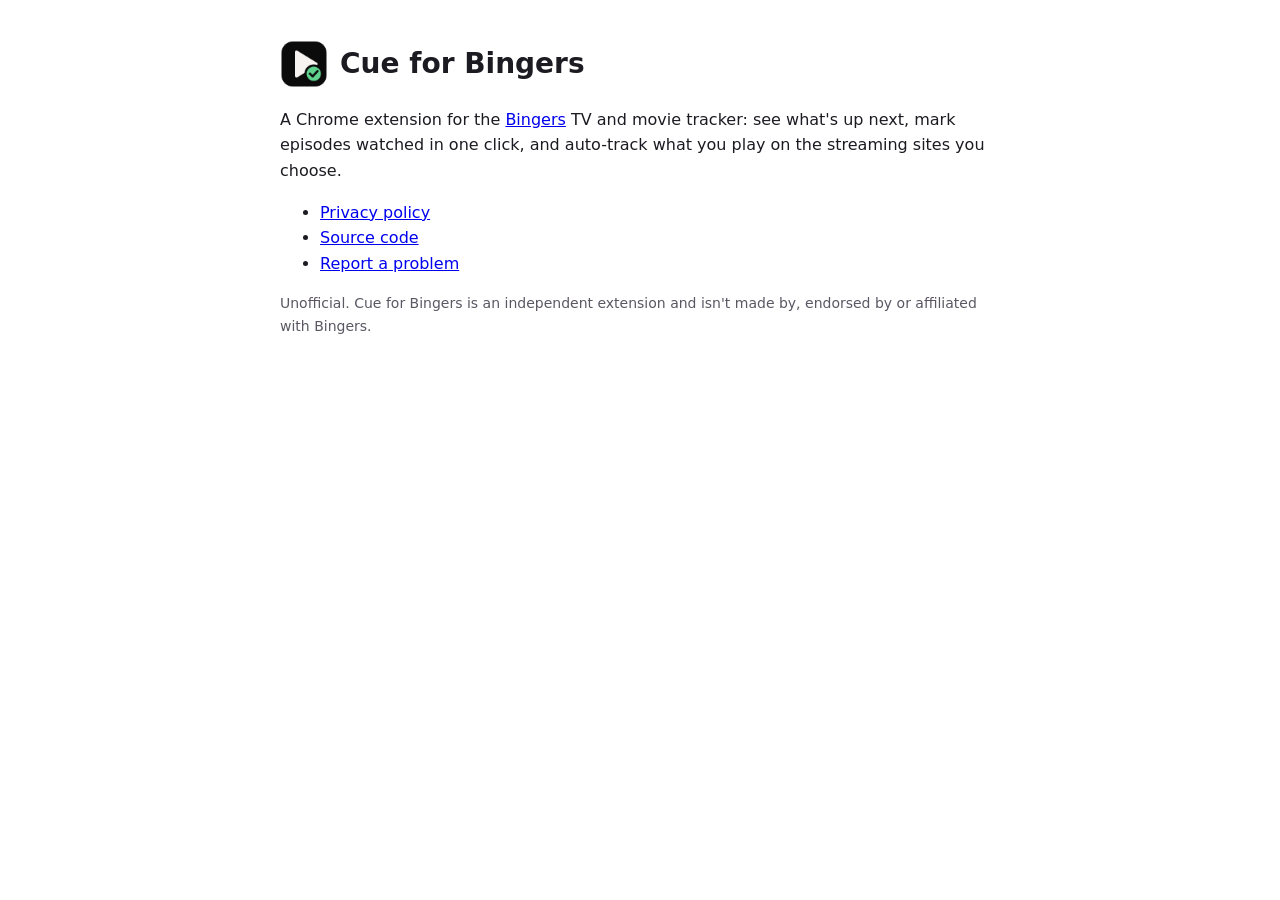
==== hosting/index.html @ 9d05d5ef "Host hosting/ on GitHub Pages (no custom domain) Point OAUTH_CLIENT_ID, client-metadata.json and the" ====
<!doctype html>
<html lang="en">
<head>
<meta charset="utf-8" />
<meta name="viewport" content="width=device-width, initial-scale=1" />
<title>Cue for Bingers</title>
<link rel="icon" href="icon128.png" />
<style>
  body { font: 16px/1.6 system-ui, -apple-system, "Segoe UI", Roboto, sans-serif; max-width: 720px; margin: 40px auto; padding: 0 20px; color: #1d1b22; }
  h1 { font-size: 28px; display: flex; align-items: center; gap: 12px; }
  h1 img { width: 48px; height: 48px; border-radius: 10px; }
  .note { color: #5b5763; font-size: 14px; }
</style>
</head>
<body>
<h1><img src="icon128.png" alt="" />Cue for Bingers</h1>
<p>A Chrome extension for the <a href="https://bingers.app">Bingers</a> TV and movie tracker: see what's up next, mark episodes watched in one click, and auto-track what you play on the streaming sites you choose.</p>
<ul>
  <li><a href="privacy.html">Privacy policy</a></li>
  <li><a href="https://github.com/S3OD177/cue-for-bingers">Source code</a></li>
  <li><a href="https://github.com/S3OD177/cue-for-bingers/issues">Report a problem</a></li>
</ul>
<p class="note">Unofficial. Cue for Bingers is an independent extension and isn't made by, endorsed by or affiliated with Bingers.</p>
</body>
</html>
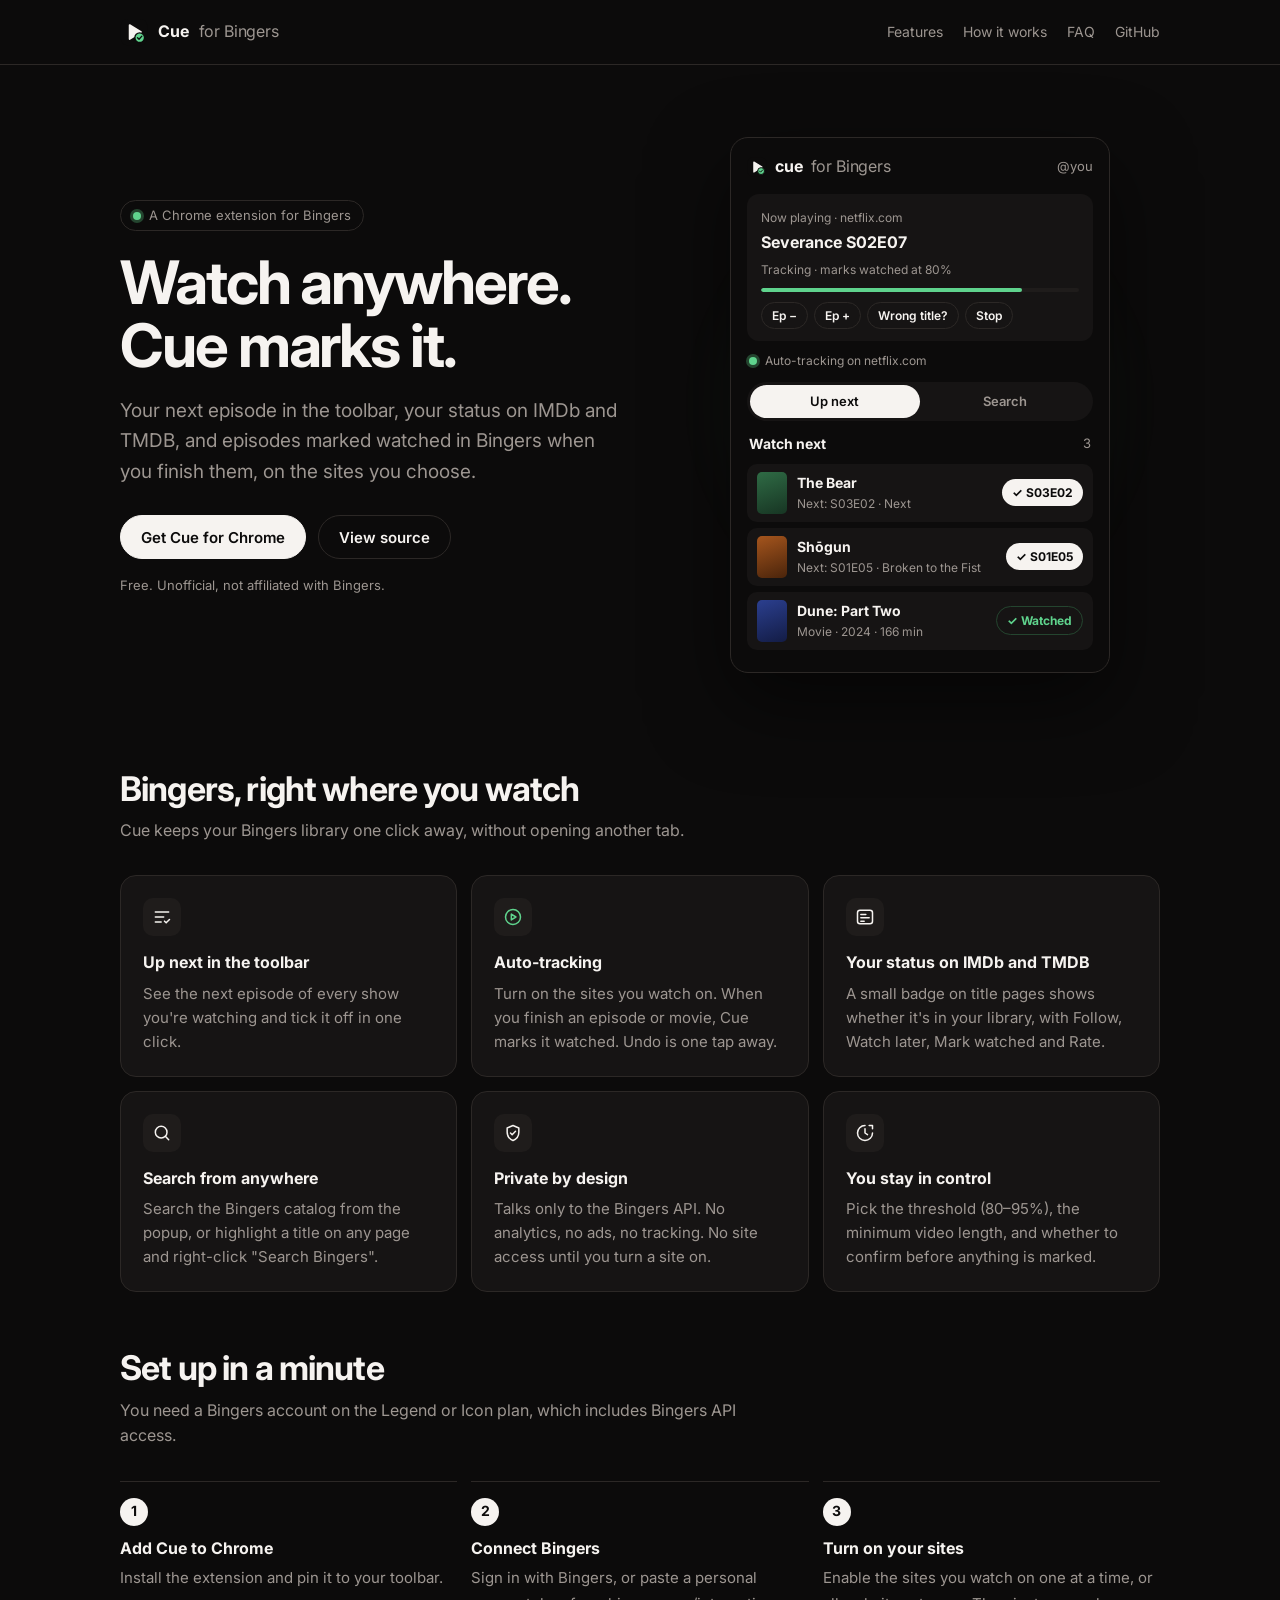
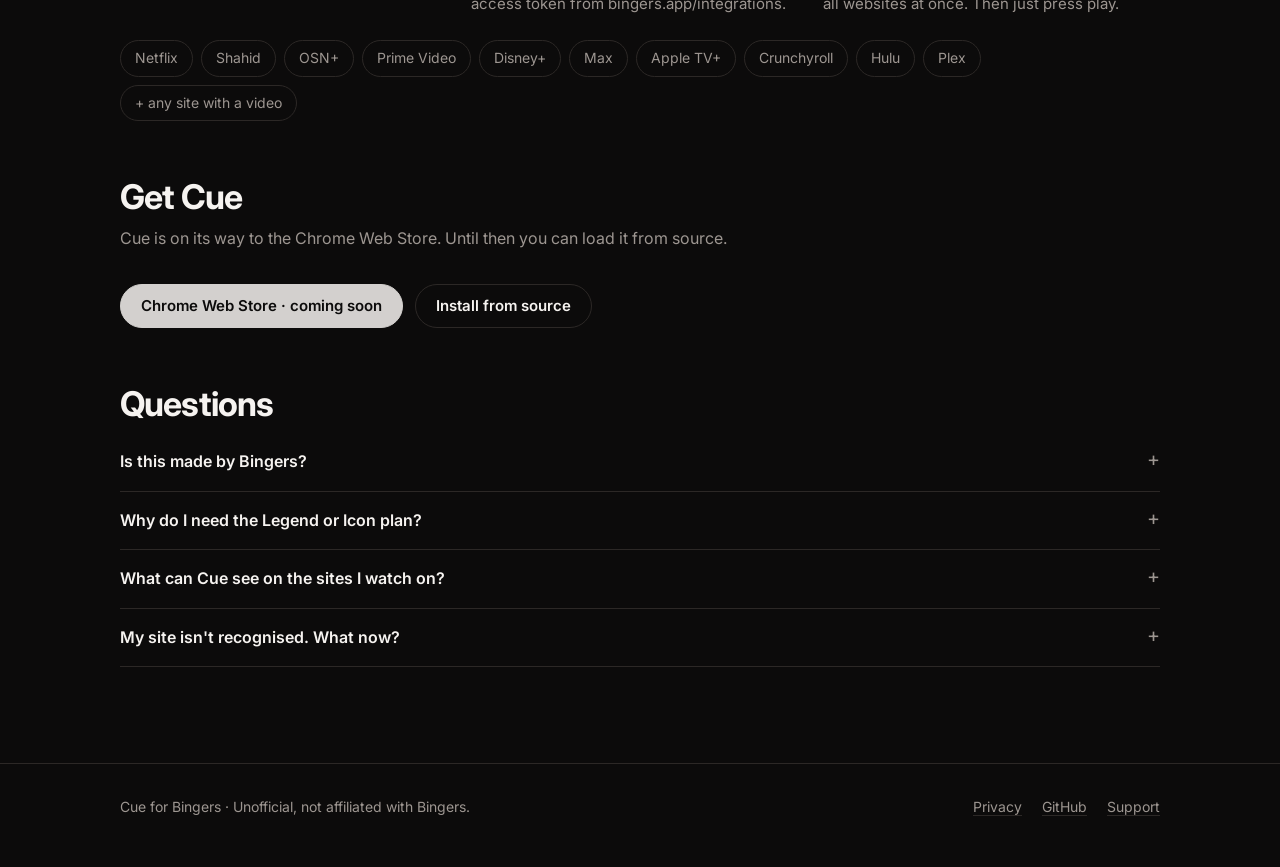
==== commit 5116a67e: "Website: branded landing page and matching privacy page Dark Bingers-style landing page with a live " ====
--- a/hosting/index.html
+++ b/hosting/index.html
@@ -4,22 +4,158 @@
 <meta charset="utf-8" />
 <meta name="viewport" content="width=device-width, initial-scale=1" />
 <title>Cue for Bingers</title>
-<link rel="icon" href="icon128.png" />
-<style>
-  body { font: 16px/1.6 system-ui, -apple-system, "Segoe UI", Roboto, sans-serif; max-width: 720px; margin: 40px auto; padding: 0 20px; color: #1d1b22; }
-  h1 { font-size: 28px; display: flex; align-items: center; gap: 12px; }
-  h1 img { width: 48px; height: 48px; border-radius: 10px; }
-  .note { color: #5b5763; font-size: 14px; }
-</style>
+<meta name="description" content="An unofficial Chrome extension for the Bingers TV and movie tracker: your next episode in the toolbar, your status on IMDb and TMDB, and auto-tracking on the sites you watch on." />
+<meta name="theme-color" content="#0c0b0b" />
+<meta property="og:title" content="Cue for Bingers" />
+<meta property="og:description" content="Watch anywhere. Cue marks it in Bingers." />
+<meta property="og:image" content="https://s3od177.github.io/cue-for-bingers/icon128.png" />
+<link rel="icon" href="logo.svg" type="image/svg+xml" />
+<link rel="icon" href="icon128.png" type="image/png" />
+<link rel="preconnect" href="https://fonts.googleapis.com" />
+<link rel="preconnect" href="https://fonts.gstatic.com" crossorigin />
+<link rel="stylesheet" href="https://fonts.googleapis.com/css2?family=Inter:wght@400;600;700;800&display=swap" />
+<link rel="stylesheet" href="site.css" />
 </head>
 <body>
-<h1><img src="icon128.png" alt="" />Cue for Bingers</h1>
-<p>A Chrome extension for the <a href="https://bingers.app">Bingers</a> TV and movie tracker: see what's up next, mark episodes watched in one click, and auto-track what you play on the streaming sites you choose.</p>
-<ul>
-  <li><a href="privacy.html">Privacy policy</a></li>
-  <li><a href="https://github.com/S3OD177/cue-for-bingers">Source code</a></li>
-  <li><a href="https://github.com/S3OD177/cue-for-bingers/issues">Report a problem</a></li>
-</ul>
-<p class="note">Unofficial. Cue for Bingers is an independent extension and isn't made by, endorsed by or affiliated with Bingers.</p>
+
+<header class="top">
+  <div class="wrap">
+    <a class="brand" href="./"><img src="logo.svg" alt="" />Cue <span class="for">for Bingers</span></a>
+    <nav class="nav" aria-label="Main">
+      <a href="#features">Features</a>
+      <a href="#how">How it works</a>
+      <a href="#faq">FAQ</a>
+      <a href="https://github.com/S3OD177/cue-for-bingers">GitHub</a>
+    </nav>
+  </div>
+</header>
+
+<main class="wrap">
+  <div class="hero">
+    <div>
+      <span class="eyebrow"><span class="dot"></span>A Chrome extension for Bingers</span>
+      <h1>Watch anywhere.<br />Cue marks it.</h1>
+      <p class="lede">Your next episode in the toolbar, your status on IMDb and TMDB, and episodes marked watched in Bingers when you finish them, on the sites you choose.</p>
+      <div class="ctas">
+        <a class="btn primary" href="#install">Get Cue for Chrome</a>
+        <a class="btn" href="https://github.com/S3OD177/cue-for-bingers">View source</a>
+      </div>
+      <p class="fine">Free. Unofficial, not affiliated with Bingers.</p>
+    </div>
+
+    <div class="stage" aria-hidden="true">
+      <div class="pop">
+        <div class="pop-head">
+          <span class="brand"><img src="logo.svg" alt="" />cue <span class="for">for Bingers</span></span>
+          <span class="who">@you</span>
+        </div>
+        <div class="now">
+          <small>Now playing · netflix.com</small>
+          <strong>Severance S02E07</strong>
+          <small>Tracking · marks watched at 80%</small>
+          <div class="bar"><i></i></div>
+          <div class="chips"><span class="chip">Ep −</span><span class="chip">Ep +</span><span class="chip">Wrong title?</span><span class="chip">Stop</span></div>
+        </div>
+        <div class="status"><span class="dot"></span>Auto-tracking on netflix.com</div>
+        <div class="tabs"><span class="on">Up next</span><span>Search</span></div>
+        <div class="list-h">Watch next <span>3</span></div>
+        <div class="row"><i class="poster" style="background:linear-gradient(160deg,#2f6b45,#173523)"></i><div class="meta"><b>The Bear</b><em>Next: S03E02 · Next</em></div><span class="tick">✓ S03E02</span></div>
+        <div class="row"><i class="poster" style="background:linear-gradient(160deg,#a5551d,#4a240b)"></i><div class="meta"><b>Shōgun</b><em>Next: S01E05 · Broken to the Fist</em></div><span class="tick">✓ S01E05</span></div>
+        <div class="row"><i class="poster" style="background:linear-gradient(160deg,#2b3f8f,#131c45)"></i><div class="meta"><b>Dune: Part Two</b><em>Movie · 2024 · 166 min</em></div><span class="tick done">✓ Watched</span></div>
+      </div>
+    </div>
+  </div>
+
+  <section id="features">
+    <h2>Bingers, right where you watch</h2>
+    <p class="sub">Cue keeps your Bingers library one click away, without opening another tab.</p>
+    <div class="grid">
+      <div class="card">
+        <div class="icon"><svg viewBox="0 0 24 24"><path d="M4 6h16M4 12h10M4 18h7"/><path d="m15 17 2 2 4-4"/></svg></div>
+        <h3>Up next in the toolbar</h3>
+        <p>See the next episode of every show you're watching and tick it off in one click.</p>
+      </div>
+      <div class="card">
+        <div class="icon ok"><svg viewBox="0 0 24 24"><circle cx="12" cy="12" r="9"/><path d="M10 8.5v7l5.5-3.5z"/></svg></div>
+        <h3>Auto-tracking</h3>
+        <p>Turn on the sites you watch on. When you finish an episode or movie, Cue marks it watched. Undo is one tap away.</p>
+      </div>
+      <div class="card">
+        <div class="icon"><svg viewBox="0 0 24 24"><rect x="3" y="4" width="18" height="16" rx="3"/><path d="M7 9h6M7 13h10M7 17h4"/></svg></div>
+        <h3>Your status on IMDb and TMDB</h3>
+        <p>A small badge on title pages shows whether it's in your library, with Follow, Watch later, Mark watched and Rate.</p>
+      </div>
+      <div class="card">
+        <div class="icon"><svg viewBox="0 0 24 24"><circle cx="11" cy="11" r="7"/><path d="m20 20-4-4"/></svg></div>
+        <h3>Search from anywhere</h3>
+        <p>Search the Bingers catalog from the popup, or highlight a title on any page and right-click "Search Bingers".</p>
+      </div>
+      <div class="card">
+        <div class="icon"><svg viewBox="0 0 24 24"><path d="M12 3 5 6v5c0 4.5 3 8.2 7 10 4-1.8 7-5.5 7-10V6z"/><path d="m9 12 2 2 4-4"/></svg></div>
+        <h3>Private by design</h3>
+        <p>Talks only to the Bingers API. No analytics, no ads, no tracking. No site access until you turn a site on.</p>
+      </div>
+      <div class="card">
+        <div class="icon"><svg viewBox="0 0 24 24"><path d="M12 3a9 9 0 1 0 9 9"/><path d="M12 7v5l3 2"/><path d="M17 3h4v4"/></svg></div>
+        <h3>You stay in control</h3>
+        <p>Pick the threshold (80–95%), the minimum video length, and whether to confirm before anything is marked.</p>
+      </div>
+    </div>
+  </section>
+
+  <section id="how">
+    <h2>Set up in a minute</h2>
+    <p class="sub">You need a Bingers account on the Legend or Icon plan, which includes Bingers API access.</p>
+    <ol class="steps">
+      <li><b>Add Cue to Chrome</b><span>Install the extension and pin it to your toolbar.</span></li>
+      <li><b>Connect Bingers</b><span>Sign in with Bingers, or paste a personal access token from bingers.app/integrations.</span></li>
+      <li><b>Turn on your sites</b><span>Enable the sites you watch on one at a time, or all websites at once. Then just press play.</span></li>
+    </ol>
+    <div class="sites" aria-label="Sites Cue knows">
+      <span>Netflix</span><span>Shahid</span><span>OSN+</span><span>Prime Video</span><span>Disney+</span><span>Max</span><span>Apple TV+</span><span>Crunchyroll</span><span>Hulu</span><span>Plex</span><span>+ any site with a video</span>
+    </div>
+  </section>
+
+  <section id="install">
+    <h2>Get Cue</h2>
+    <p class="sub">Cue is on its way to the Chrome Web Store. Until then you can load it from source.</p>
+    <div class="ctas">
+      <span class="btn primary" aria-disabled="true">Chrome Web Store · coming soon</span>
+      <a class="btn" href="https://github.com/S3OD177/cue-for-bingers#readme">Install from source</a>
+    </div>
+  </section>
+
+  <section id="faq" class="faq">
+    <h2>Questions</h2>
+    <details>
+      <summary>Is this made by Bingers?</summary>
+      <p>No. Cue is an independent extension built on the public Bingers API. It isn't made by, endorsed by or affiliated with Bingers, IMDb or TMDB.</p>
+    </details>
+    <details>
+      <summary>Why do I need the Legend or Icon plan?</summary>
+      <p>Bingers only offers API access on those plans. Without it, Bingers answers Cue's requests with "forbidden".</p>
+    </details>
+    <details>
+      <summary>What can Cue see on the sites I watch on?</summary>
+      <p>Only on sites you turn on, and only while a video plays: the video's progress and the title the page shows. It never reads what you type or your browsing elsewhere. The <a href="privacy.html">privacy policy</a> has the details.</p>
+    </details>
+    <details>
+      <summary>My site isn't recognised. What now?</summary>
+      <p>Use "Suggest it" or "Report" in the popup, or <a href="https://github.com/S3OD177/cue-for-bingers/issues">open an issue</a> with the site's name.</p>
+    </details>
+  </section>
+</main>
+
+<footer class="foot">
+  <div class="wrap">
+    <span>Cue for Bingers · Unofficial, not affiliated with Bingers.</span>
+    <nav aria-label="Footer">
+      <a href="privacy.html">Privacy</a>
+      <a href="https://github.com/S3OD177/cue-for-bingers">GitHub</a>
+      <a href="https://github.com/S3OD177/cue-for-bingers/issues">Support</a>
+    </nav>
+  </div>
+</footer>
+
 </body>
 </html>
--- a/hosting/site.css
+++ b/hosting/site.css
@@ -0,0 +1,140 @@
+/* Shared styles for the Cue for Bingers website. Tokens mirror extension/lib/theme.css. */
+:root {
+  --bg: #0c0b0b;
+  --panel: #161414;
+  --panel-2: #1f1c1b;
+  --line: #2c2826;
+  --text: #f6f3f0;
+  --muted: #9d9691;
+  --accent: #f6f3f0;
+  --accent-ink: #0c0b0b;
+  --ok: #5fd38d;
+  --ok-line: #24452f;
+  --radius: 12px;
+  --pill: 999px;
+  --font: "Inter", system-ui, -apple-system, "Segoe UI", Roboto, sans-serif;
+  --wrap: 1080px;
+  color-scheme: dark;
+}
+* { box-sizing: border-box; }
+html { -webkit-text-size-adjust: 100%; }
+body {
+  margin: 0; background: var(--bg); color: var(--text);
+  font: 16px/1.6 var(--font); -webkit-font-smoothing: antialiased;
+}
+a { color: var(--text); text-underline-offset: 3px; text-decoration-color: var(--line); }
+a:hover { text-decoration-color: var(--muted); }
+:focus-visible { outline: 2px solid var(--accent); outline-offset: 3px; border-radius: 6px; }
+.wrap { max-width: var(--wrap); margin: 0 auto; padding: 0 20px; }
+
+/* Header / footer */
+.top { border-bottom: 1px solid var(--line); }
+.top .wrap { display: flex; align-items: center; justify-content: space-between; height: 64px; gap: 16px; }
+.brand { display: flex; align-items: center; gap: 10px; text-decoration: none; font-weight: 700; letter-spacing: -0.01em; }
+.brand img { width: 28px; height: 28px; }
+.brand .for { color: var(--muted); font-weight: 400; }
+.nav { display: flex; gap: 20px; font-size: 14px; }
+.nav a { color: var(--muted); text-decoration: none; }
+.nav a:hover { color: var(--text); }
+.foot { border-top: 1px solid var(--line); margin-top: 96px; padding: 32px 0 48px; color: var(--muted); font-size: 14px; }
+.foot .wrap { display: flex; flex-wrap: wrap; justify-content: space-between; gap: 16px; }
+.foot nav { display: flex; gap: 20px; }
+.foot a { color: var(--muted); }
+
+/* Buttons */
+.btn {
+  display: inline-flex; align-items: center; gap: 8px; height: 44px; padding: 0 20px;
+  border-radius: var(--pill); border: 1px solid var(--line); font: 600 15px var(--font);
+  text-decoration: none; color: var(--text); background: transparent; white-space: nowrap;
+}
+.btn:hover { border-color: var(--muted); }
+.btn.primary { background: var(--accent); color: var(--accent-ink); border-color: var(--accent); }
+.btn.primary:hover { opacity: 0.9; }
+.btn[aria-disabled="true"] { cursor: default; opacity: 0.85; }
+
+/* Hero */
+.hero { padding: 72px 0 40px; display: grid; grid-template-columns: 1.05fr 1fr; gap: 56px; align-items: center; }
+.eyebrow { display: inline-flex; align-items: center; gap: 8px; font-size: 13px; color: var(--muted);
+  border: 1px solid var(--line); border-radius: var(--pill); padding: 4px 12px; margin-bottom: 20px; }
+.dot { width: 8px; height: 8px; border-radius: 50%; background: var(--ok); box-shadow: 0 0 0 3px var(--ok-line); }
+h1 { font-size: clamp(40px, 6vw, 60px); line-height: 1.04; letter-spacing: -0.035em; margin: 0 0 20px; }
+.lede { font-size: 19px; color: var(--muted); max-width: 30em; margin: 0 0 28px; }
+.ctas { display: flex; flex-wrap: wrap; gap: 12px; }
+.fine { font-size: 13px; color: var(--muted); margin-top: 16px; }
+
+/* Popup mock (pure HTML/CSS, mirrors the real popup) */
+.stage { position: relative; display: flex; justify-content: center; }
+.stage::before { content: ""; position: absolute; inset: 8% 4%; border-radius: 40px;
+  background: radial-gradient(closest-side, rgba(95, 211, 141, 0.16), transparent); filter: blur(20px); }
+.pop { position: relative; width: 100%; max-width: 380px; background: var(--bg); border: 1px solid var(--line);
+  border-radius: 18px; padding: 16px; box-shadow: 0 30px 80px rgba(0, 0, 0, 0.55); font-size: 14px; }
+.pop-head { display: flex; align-items: center; justify-content: space-between; margin-bottom: 14px; }
+.pop-head .brand img { width: 20px; height: 20px; }
+.pop-head .brand { font-size: 16px; gap: 8px; }
+.pop-head .who { color: var(--muted); font-size: 13px; }
+.now { background: var(--panel); border-radius: var(--radius); padding: 12px 14px; }
+.now small { color: var(--muted); font-size: 12px; }
+.now strong { display: block; font-size: 16px; margin: 2px 0; }
+.bar { height: 4px; border-radius: 4px; background: var(--panel-2); margin: 8px 0 10px; overflow: hidden; }
+.bar i { display: block; height: 100%; width: 0; background: var(--ok); border-radius: 4px; animation: fill 6s ease-out 0.4s forwards; }
+@keyframes fill { to { width: 82%; } }
+.chips { display: flex; flex-wrap: wrap; gap: 6px; }
+.chip { font-size: 12px; font-weight: 600; border: 1px solid var(--line); border-radius: var(--pill); padding: 3px 10px; }
+.status { display: flex; align-items: center; gap: 8px; color: var(--muted); font-size: 12px; margin: 10px 2px 12px; }
+.tabs { display: grid; grid-template-columns: 1fr 1fr; background: var(--panel); border-radius: var(--pill); padding: 3px; margin-bottom: 12px; }
+.tabs span { text-align: center; padding: 6px; border-radius: var(--pill); color: var(--muted); font-weight: 600; font-size: 13px; }
+.tabs .on { background: var(--accent); color: var(--accent-ink); }
+.list-h { display: flex; justify-content: space-between; font-weight: 700; margin: 4px 2px 8px; }
+.list-h span { color: var(--muted); font-weight: 400; font-size: 13px; }
+.row { display: flex; align-items: center; gap: 10px; background: var(--panel); border-radius: 10px; padding: 8px 10px; margin-bottom: 6px; }
+.poster { width: 30px; height: 42px; border-radius: 5px; flex: none; }
+.row .meta { flex: 1; min-width: 0; }
+.row b { display: block; font-size: 14px; white-space: nowrap; overflow: hidden; text-overflow: ellipsis; }
+.row em { display: block; font-style: normal; color: var(--muted); font-size: 12px; white-space: nowrap; overflow: hidden; text-overflow: ellipsis; }
+.tick { flex: none; font-size: 12px; font-weight: 700; background: var(--accent); color: var(--accent-ink); border-radius: var(--pill); padding: 4px 10px; }
+.tick.done { background: transparent; color: var(--ok); border: 1px solid var(--ok-line); }
+
+/* Sections */
+section { padding: 56px 0 0; }
+h2 { font-size: clamp(26px, 3.4vw, 34px); letter-spacing: -0.025em; line-height: 1.15; margin: 0 0 10px; }
+.sub { color: var(--muted); margin: 0 0 32px; max-width: 40em; }
+.grid { display: grid; grid-template-columns: repeat(3, 1fr); gap: 14px; }
+.card { background: var(--panel); border: 1px solid var(--line); border-radius: 16px; padding: 22px; }
+.card h3 { font-size: 16px; margin: 14px 0 6px; }
+.card p { margin: 0; color: var(--muted); font-size: 15px; }
+.icon { width: 38px; height: 38px; border-radius: 10px; background: var(--panel-2); display: grid; place-items: center; }
+.icon svg { width: 20px; height: 20px; stroke: var(--text); fill: none; stroke-width: 1.8; stroke-linecap: round; stroke-linejoin: round; }
+.icon.ok svg { stroke: var(--ok); }
+
+.steps { counter-reset: s; display: grid; grid-template-columns: repeat(3, 1fr); gap: 14px; list-style: none; padding: 0; margin: 0; }
+.steps li { counter-increment: s; border-top: 1px solid var(--line); padding-top: 16px; }
+.steps li::before { content: counter(s); display: inline-grid; place-items: center; width: 28px; height: 28px; border-radius: 50%;
+  background: var(--accent); color: var(--accent-ink); font-weight: 700; font-size: 14px; margin-bottom: 10px; }
+.steps b { display: block; margin-bottom: 4px; }
+.steps span { color: var(--muted); font-size: 15px; }
+
+.sites { display: flex; flex-wrap: wrap; gap: 8px; margin-top: 24px; }
+.sites span { border: 1px solid var(--line); border-radius: var(--pill); padding: 6px 14px; font-size: 14px; color: var(--muted); }
+
+.faq details { border-bottom: 1px solid var(--line); padding: 16px 0; }
+.faq summary { cursor: pointer; font-weight: 600; list-style: none; display: flex; justify-content: space-between; gap: 16px; }
+.faq summary::-webkit-details-marker { display: none; }
+.faq summary::after { content: "+"; color: var(--muted); font-weight: 400; font-size: 20px; line-height: 1; }
+.faq details[open] summary::after { content: "–"; }
+.faq p { color: var(--muted); margin: 10px 0 0; max-width: 46em; }
+
+/* Long-form pages (privacy) */
+.doc { max-width: 720px; padding-top: 48px; }
+.doc h1 { font-size: clamp(32px, 5vw, 44px); }
+.doc h2 { font-size: 20px; margin-top: 36px; }
+.doc p, .doc li { color: #d9d4cf; }
+.doc li { margin-bottom: 8px; }
+.doc code { background: var(--panel-2); border: 1px solid var(--line); padding: 1px 6px; border-radius: 6px; font-size: 0.9em; }
+.doc .updated { color: var(--muted); }
+
+@media (max-width: 860px) {
+  .hero { grid-template-columns: 1fr; padding-top: 48px; gap: 40px; }
+  .grid, .steps { grid-template-columns: 1fr; }
+  .nav { display: none; }
+}
+@media (prefers-reduced-motion: reduce) { .bar i { animation: none; width: 82%; } }
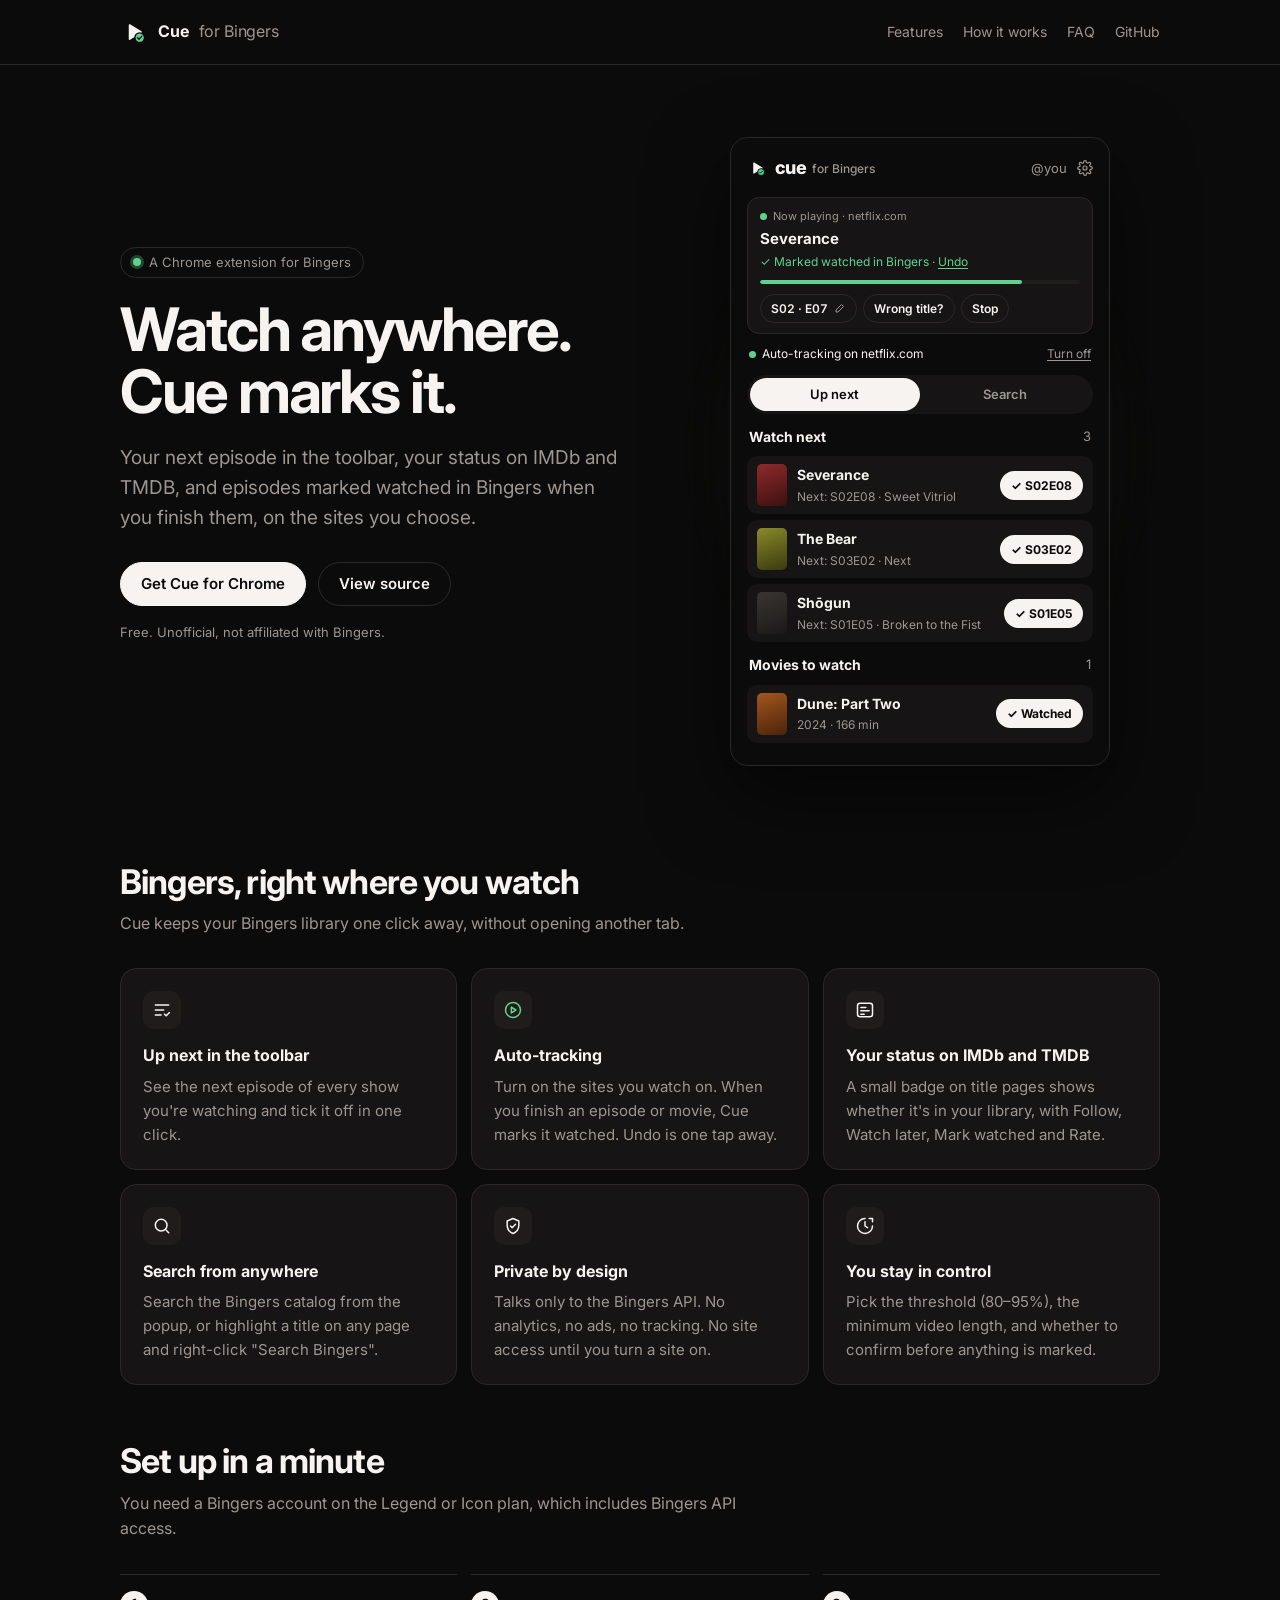
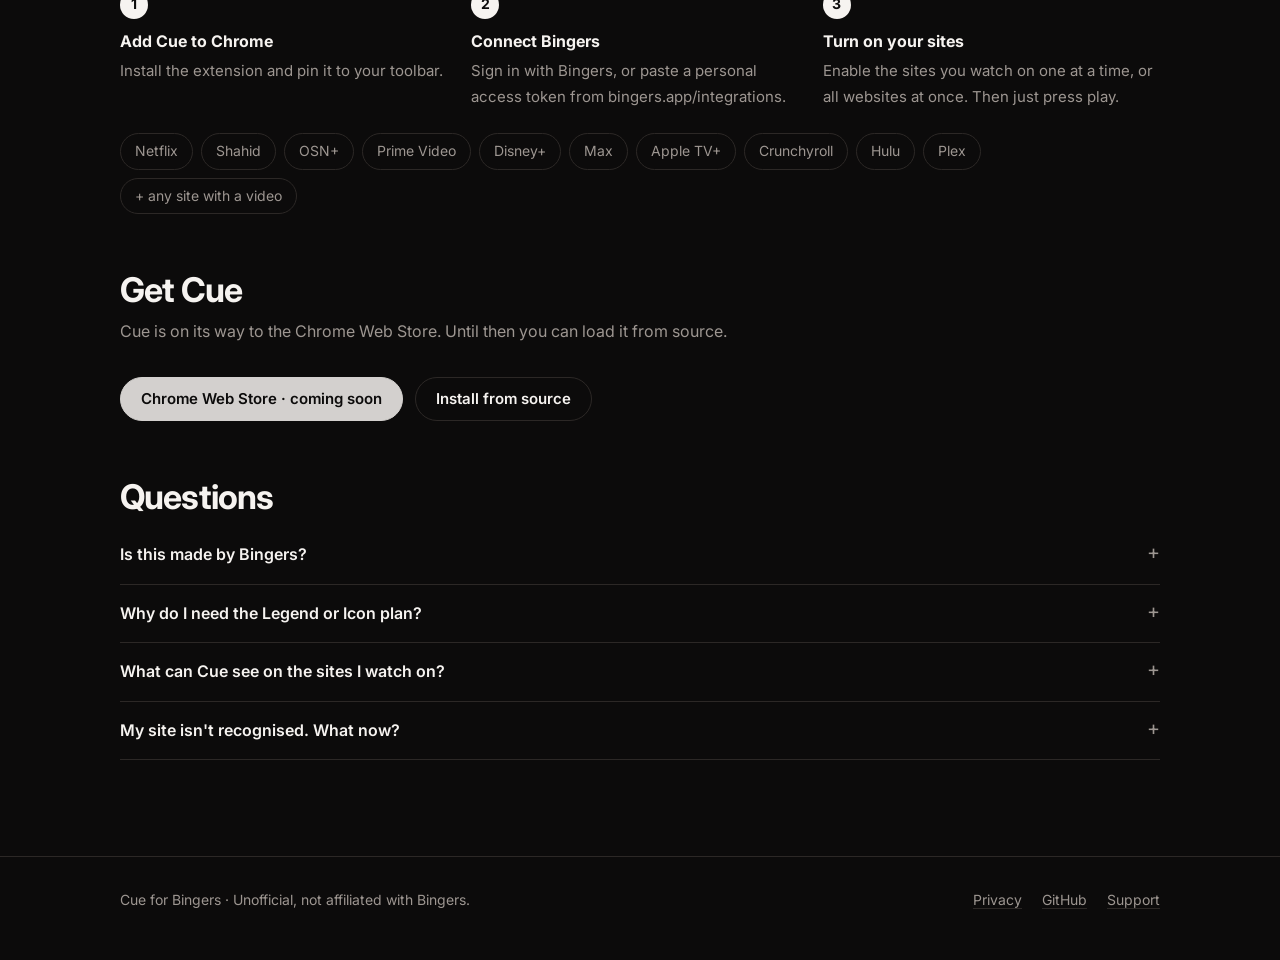
==== commit c500d508: "Website: match the popup preview to the current popup Wordmark header with settings icon, season/epi" ====
--- a/hosting/index.html
+++ b/hosting/index.html
@@ -46,22 +46,24 @@
     <div class="stage" aria-hidden="true">
       <div class="pop">
         <div class="pop-head">
-          <span class="brand"><img src="logo.svg" alt="" />cue <span class="for">for Bingers</span></span>
-          <span class="who">@you</span>
+          <span class="brand"><img src="logo.svg" alt="" /><span class="word">cue</span> <span class="for">for Bingers</span></span>
+          <span class="who">@you <svg class="gear" viewBox="0 0 24 24"><circle cx="12" cy="12" r="3"/><path d="M19.4 15a1.7 1.7 0 0 0 .3 1.8l.1.1a2 2 0 1 1-2.8 2.8l-.1-.1a1.7 1.7 0 0 0-1.8-.3 1.7 1.7 0 0 0-1 1.5V21a2 2 0 1 1-4 0v-.1a1.7 1.7 0 0 0-1.1-1.5 1.7 1.7 0 0 0-1.8.3l-.1.1a2 2 0 1 1-2.8-2.8l.1-.1a1.7 1.7 0 0 0 .3-1.8 1.7 1.7 0 0 0-1.5-1H3a2 2 0 1 1 0-4h.1a1.7 1.7 0 0 0 1.5-1.1 1.7 1.7 0 0 0-.3-1.8l-.1-.1a2 2 0 1 1 2.8-2.8l.1.1a1.7 1.7 0 0 0 1.8.3H9a1.7 1.7 0 0 0 1-1.5V3a2 2 0 1 1 4 0v.1a1.7 1.7 0 0 0 1 1.5 1.7 1.7 0 0 0 1.8-.3l.1-.1a2 2 0 1 1 2.8 2.8l-.1.1a1.7 1.7 0 0 0-.3 1.8V9a1.7 1.7 0 0 0 1.5 1H21a2 2 0 1 1 0 4h-.1a1.7 1.7 0 0 0-1.5 1z"/></svg></span>
         </div>
         <div class="now">
-          <small>Now playing · netflix.com</small>
-          <strong>Severance S02E07</strong>
-          <small>Tracking · marks watched at 80%</small>
+          <small class="np"><span class="state-dot"></span>Now playing · netflix.com</small>
+          <strong>Severance</strong>
+          <small class="np-sub"><span class="s-track">Tracking · <span class="pct"></span></span><span class="s-done">✓ Marked watched in Bingers · <u>Undo</u></span></small>
           <div class="bar"><i></i></div>
-          <div class="chips"><span class="chip">Ep −</span><span class="chip">Ep +</span><span class="chip">Wrong title?</span><span class="chip">Stop</span></div>
+          <div class="chips"><span class="chip">S02 · E07 <svg viewBox="0 0 24 24"><path d="M4 20h4L19 9l-4-4L4 16z"/></svg></span><span class="chip">Wrong title?</span><span class="chip">Stop</span></div>
         </div>
-        <div class="status"><span class="dot"></span>Auto-tracking on netflix.com</div>
+        <div class="status"><span><span class="dot"></span>Auto-tracking on netflix.com</span><u>Turn off</u></div>
         <div class="tabs"><span class="on">Up next</span><span>Search</span></div>
         <div class="list-h">Watch next <span>3</span></div>
-        <div class="row"><i class="poster" style="background:linear-gradient(160deg,#2f6b45,#173523)"></i><div class="meta"><b>The Bear</b><em>Next: S03E02 · Next</em></div><span class="tick">✓ S03E02</span></div>
-        <div class="row"><i class="poster" style="background:linear-gradient(160deg,#a5551d,#4a240b)"></i><div class="meta"><b>Shōgun</b><em>Next: S01E05 · Broken to the Fist</em></div><span class="tick">✓ S01E05</span></div>
-        <div class="row"><i class="poster" style="background:linear-gradient(160deg,#2b3f8f,#131c45)"></i><div class="meta"><b>Dune: Part Two</b><em>Movie · 2024 · 166 min</em></div><span class="tick done">✓ Watched</span></div>
+        <div class="row ep-row"><i class="poster" style="background:linear-gradient(160deg,#8f2a2a,#3d1010)"></i><div class="meta"><b>Severance</b><em class="next"><span class="n1">Next: S02E07 · Chikhai Bardo</span><span class="n2">Next: S02E08 · Sweet Vitriol</span></em></div><span class="tick"><span class="n1">✓ S02E07</span><span class="n2">✓ S02E08</span></span></div>
+        <div class="row"><i class="poster" style="background:linear-gradient(160deg,#8a8a2a,#3a3a10)"></i><div class="meta"><b>The Bear</b><em>Next: S03E02 · Next</em></div><span class="tick">✓ S03E02</span></div>
+        <div class="row"><i class="poster" style="background:linear-gradient(160deg,#3a3532,#1b1918)"></i><div class="meta"><b>Shōgun</b><em>Next: S01E05 · Broken to the Fist</em></div><span class="tick">✓ S01E05</span></div>
+        <div class="list-h">Movies to watch <span>1</span></div>
+        <div class="row"><i class="poster" style="background:linear-gradient(160deg,#a5551d,#4a240b)"></i><div class="meta"><b>Dune: Part Two</b><em>2024 · 166 min</em></div><span class="tick">✓ Watched</span></div>
       </div>
     </div>
   </div>
--- a/hosting/site.css
+++ b/hosting/site.css
@@ -69,30 +69,61 @@
 .pop { position: relative; width: 100%; max-width: 380px; background: var(--bg); border: 1px solid var(--line);
   border-radius: 18px; padding: 16px; box-shadow: 0 30px 80px rgba(0, 0, 0, 0.55); font-size: 14px; }
 .pop-head { display: flex; align-items: center; justify-content: space-between; margin-bottom: 14px; }
-.pop-head .brand img { width: 20px; height: 20px; }
-.pop-head .brand { font-size: 16px; gap: 8px; }
-.pop-head .who { color: var(--muted); font-size: 13px; }
-.now { background: var(--panel); border-radius: var(--radius); padding: 12px 14px; }
-.now small { color: var(--muted); font-size: 12px; }
-.now strong { display: block; font-size: 16px; margin: 2px 0; }
-.bar { height: 4px; border-radius: 4px; background: var(--panel-2); margin: 8px 0 10px; overflow: hidden; }
-.bar i { display: block; height: 100%; width: 0; background: var(--ok); border-radius: 4px; animation: fill 6s ease-out 0.4s forwards; }
-@keyframes fill { to { width: 82%; } }
+.pop-head .brand { font-size: 18px; gap: 8px; font-weight: 800; letter-spacing: -0.03em; }
+.pop-head .brand img { width: 20px; height: 20px; border-radius: 6px; }
+.pop-head .brand .for { font-size: 12px; font-weight: 500; letter-spacing: 0; margin-inline-start: -2px; }
+.pop-head .who { color: var(--muted); font-size: 13px; display: inline-flex; align-items: center; gap: 10px; }
+.gear { width: 16px; height: 16px; fill: none; stroke: var(--muted); stroke-width: 1.8; }
+.now { background: var(--panel); border: 1px solid var(--line); border-radius: var(--radius); padding: 10px 12px; }
+.now small { display: block; color: var(--muted); font-size: 12px; }
+.now .np { display: flex; align-items: center; gap: 6px; font-size: 11px; }
+.now strong { display: block; font-size: 15px; margin: 2px 0 1px; }
+.state-dot { width: 7px; height: 7px; border-radius: 50%; background: var(--ok); flex: none;
+  animation: pulse 1.8s ease-out infinite; }
+@keyframes pulse { 0% { box-shadow: 0 0 0 0 rgba(95, 211, 141, 0.6); } 100% { box-shadow: 0 0 0 6px transparent; } }
+
+/* The mock plays once: progress climbs from 41% to 82%, then the episode is marked watched. */
+@property --p { syntax: "<integer>"; inherits: true; initial-value: 41; }
+.now { --p: 41; animation: climb 5s ease-in-out 0.8s forwards; counter-reset: p var(--p); }
+@keyframes climb { to { --p: 82; } }
+.pct::after { content: counter(p) "%"; }
+.now small.np-sub, .row em.next, .tick { display: grid; }
+.np-sub > span, .next > span, .tick > span { grid-area: 1 / 1; min-width: 0; overflow: hidden; text-overflow: ellipsis; white-space: nowrap; }
+.s-done { opacity: 0; color: var(--ok); }
+.s-done u { text-underline-offset: 2px; }
+.bar { height: 4px; border-radius: var(--pill); background: var(--panel-2); margin: 8px 0 10px; overflow: hidden; }
+.bar i { display: block; height: 100%; width: calc(var(--p) * 1%); background: var(--text); border-radius: inherit; }
 .chips { display: flex; flex-wrap: wrap; gap: 6px; }
-.chip { font-size: 12px; font-weight: 600; border: 1px solid var(--line); border-radius: var(--pill); padding: 3px 10px; }
-.status { display: flex; align-items: center; gap: 8px; color: var(--muted); font-size: 12px; margin: 10px 2px 12px; }
+.chip { display: inline-flex; align-items: center; gap: 6px; font-size: 12px; font-weight: 600; border: 1px solid var(--line);
+  border-radius: var(--pill); padding: 4px 10px; font-variant-numeric: tabular-nums; }
+.chip svg { width: 12px; height: 12px; fill: none; stroke: var(--muted); stroke-width: 2; stroke-linejoin: round; }
+.status { display: flex; align-items: center; justify-content: space-between; color: var(--text); font-size: 12px; margin: 10px 2px 12px; }
+.status .dot { display: inline-block; width: 7px; height: 7px; box-shadow: none; margin-inline-end: 6px; }
+.status u { color: var(--muted); text-underline-offset: 2px; }
 .tabs { display: grid; grid-template-columns: 1fr 1fr; background: var(--panel); border-radius: var(--pill); padding: 3px; margin-bottom: 12px; }
 .tabs span { text-align: center; padding: 6px; border-radius: var(--pill); color: var(--muted); font-weight: 600; font-size: 13px; }
 .tabs .on { background: var(--accent); color: var(--accent-ink); }
-.list-h { display: flex; justify-content: space-between; font-weight: 700; margin: 4px 2px 8px; }
+.list-h { display: flex; justify-content: space-between; font-weight: 700; margin: 12px 2px 8px; }
 .list-h span { color: var(--muted); font-weight: 400; font-size: 13px; }
 .row { display: flex; align-items: center; gap: 10px; background: var(--panel); border-radius: 10px; padding: 8px 10px; margin-bottom: 6px; }
 .poster { width: 30px; height: 42px; border-radius: 5px; flex: none; }
 .row .meta { flex: 1; min-width: 0; }
 .row b { display: block; font-size: 14px; white-space: nowrap; overflow: hidden; text-overflow: ellipsis; }
 .row em { display: block; font-style: normal; color: var(--muted); font-size: 12px; white-space: nowrap; overflow: hidden; text-overflow: ellipsis; }
-.tick { flex: none; font-size: 12px; font-weight: 700; background: var(--accent); color: var(--accent-ink); border-radius: var(--pill); padding: 4px 10px; }
-.tick.done { background: transparent; color: var(--ok); border: 1px solid var(--ok-line); }
+.tick { flex: none; font-size: 12px; font-weight: 700; background: var(--accent); color: var(--accent-ink); border-radius: var(--pill); padding: 5px 11px; }
+.n2 { opacity: 0; }
+
+/* Watched state, switched on when the climb finishes */
+.s-track, .n1 { animation: hide 0.25s ease 5.9s forwards; }
+.s-done, .n2 { animation: show 0.25s ease 6s forwards; }
+@keyframes hide { to { opacity: 0; } }
+@keyframes show { to { opacity: 1; } }
+.bar i { animation: go-ok 0.3s ease 5.9s forwards; }
+@keyframes go-ok { to { background: var(--ok); } }
+.state-dot { animation: pulse 1.8s ease-out 3, settle 0s linear 5.9s forwards; }
+@keyframes settle { to { box-shadow: none; } }
+.ep-row { animation: flash 1.2s ease 5.9s; }
+@keyframes flash { 0% { background: #1d2a21; } 100% { background: var(--panel); } }
 
 /* Sections */
 section { padding: 56px 0 0; }
@@ -137,4 +168,7 @@
   .grid, .steps { grid-template-columns: 1fr; }
   .nav { display: none; }
 }
-@media (prefers-reduced-motion: reduce) { .bar i { animation: none; width: 82%; } }
+@media (prefers-reduced-motion: reduce) {
+  .now { animation: none; --p: 41; }
+  .s-track, .s-done, .n1, .n2, .bar i, .state-dot, .ep-row { animation: none; }
+}
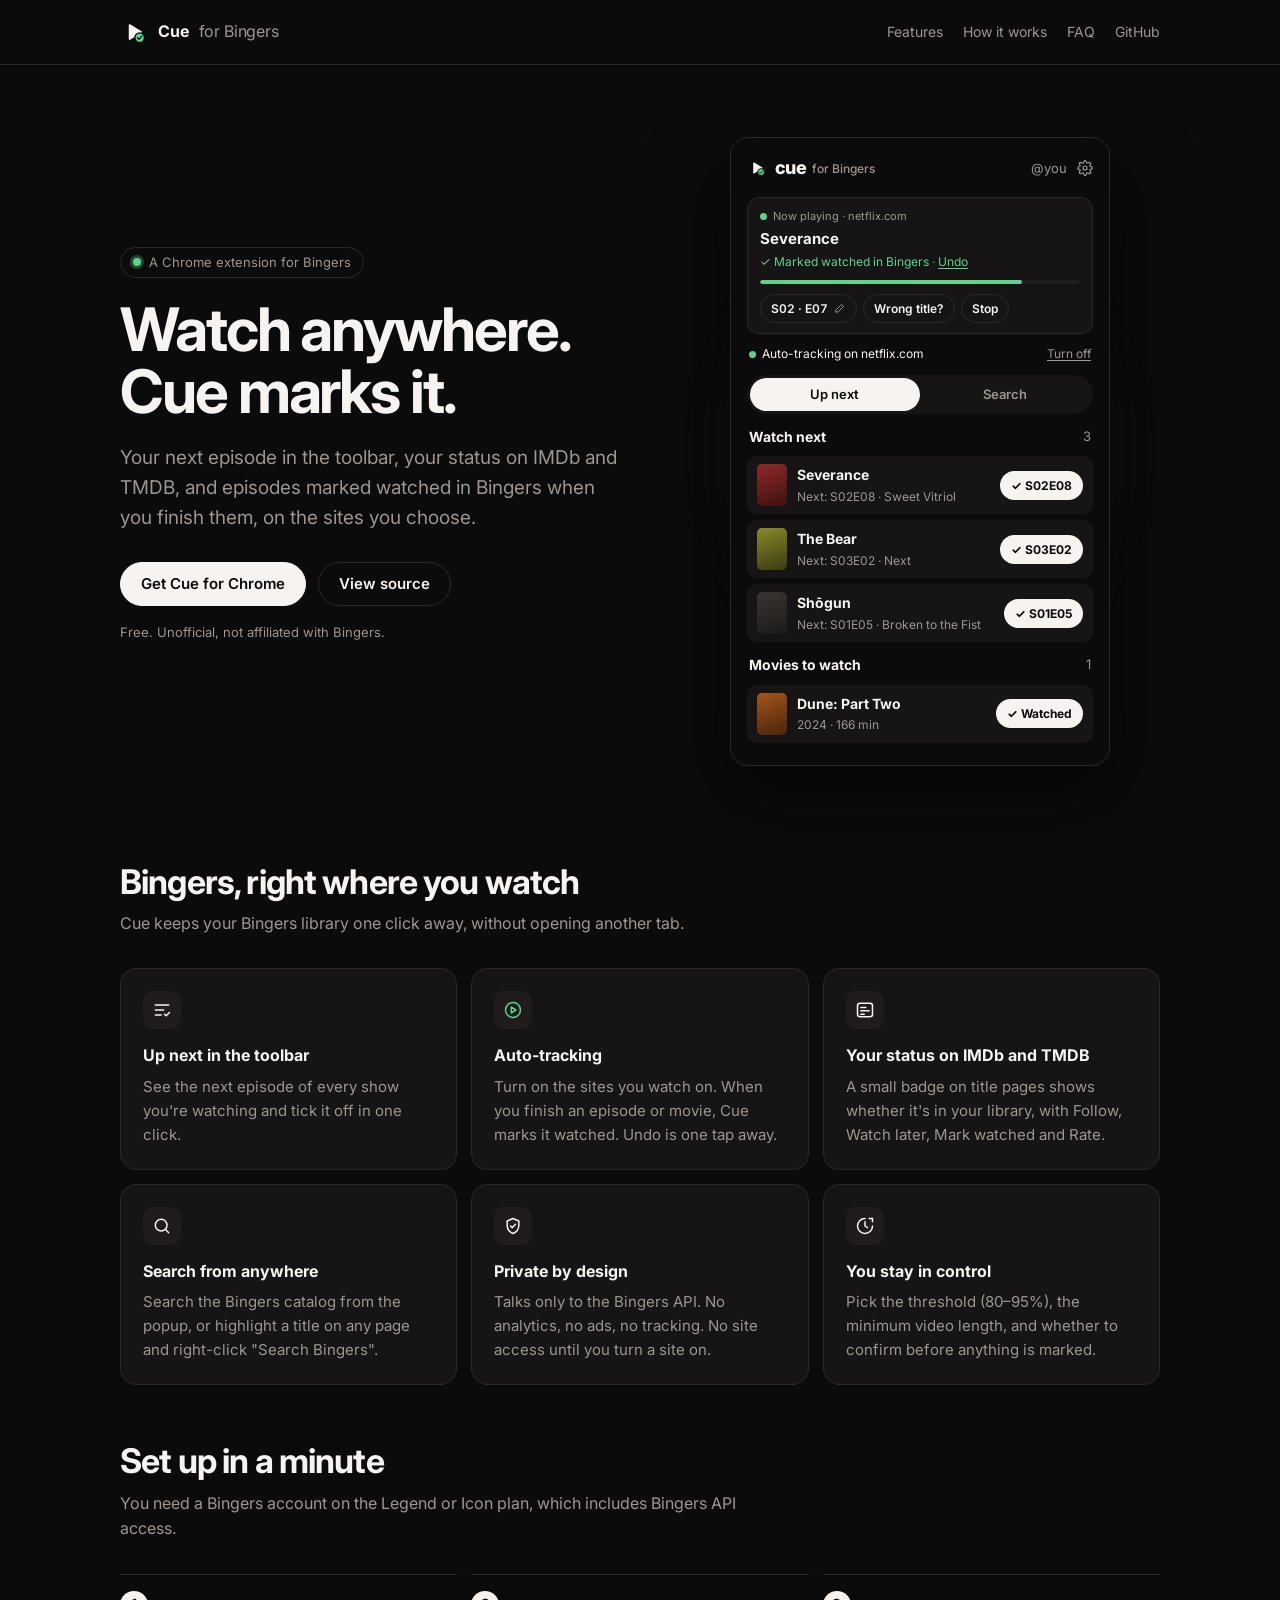
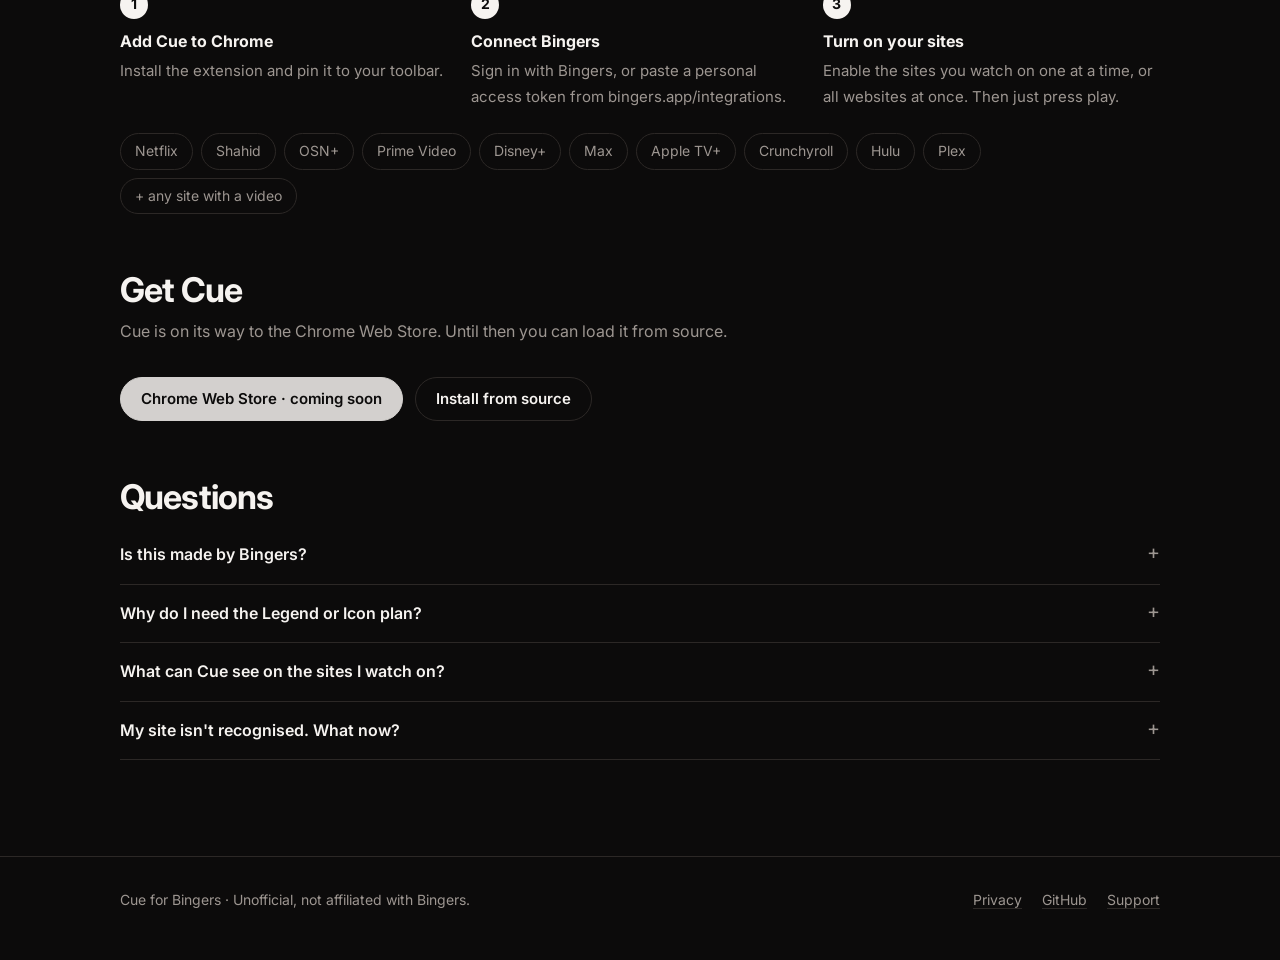
==== commit 24602abb: "Website: version the stylesheet and size inline icons New HTML could load with a cached old site.css" ====
--- a/hosting/index.html
+++ b/hosting/index.html
@@ -14,7 +14,7 @@
 <link rel="preconnect" href="https://fonts.googleapis.com" />
 <link rel="preconnect" href="https://fonts.gstatic.com" crossorigin />
 <link rel="stylesheet" href="https://fonts.googleapis.com/css2?family=Inter:wght@400;600;700;800&display=swap" />
-<link rel="stylesheet" href="site.css" />
+<link rel="stylesheet" href="site.css?v=2" />
 </head>
 <body>
 
@@ -47,14 +47,14 @@
       <div class="pop">
         <div class="pop-head">
           <span class="brand"><img src="logo.svg" alt="" /><span class="word">cue</span> <span class="for">for Bingers</span></span>
-          <span class="who">@you <svg class="gear" viewBox="0 0 24 24"><circle cx="12" cy="12" r="3"/><path d="M19.4 15a1.7 1.7 0 0 0 .3 1.8l.1.1a2 2 0 1 1-2.8 2.8l-.1-.1a1.7 1.7 0 0 0-1.8-.3 1.7 1.7 0 0 0-1 1.5V21a2 2 0 1 1-4 0v-.1a1.7 1.7 0 0 0-1.1-1.5 1.7 1.7 0 0 0-1.8.3l-.1.1a2 2 0 1 1-2.8-2.8l.1-.1a1.7 1.7 0 0 0 .3-1.8 1.7 1.7 0 0 0-1.5-1H3a2 2 0 1 1 0-4h.1a1.7 1.7 0 0 0 1.5-1.1 1.7 1.7 0 0 0-.3-1.8l-.1-.1a2 2 0 1 1 2.8-2.8l.1.1a1.7 1.7 0 0 0 1.8.3H9a1.7 1.7 0 0 0 1-1.5V3a2 2 0 1 1 4 0v.1a1.7 1.7 0 0 0 1 1.5 1.7 1.7 0 0 0 1.8-.3l.1-.1a2 2 0 1 1 2.8 2.8l-.1.1a1.7 1.7 0 0 0-.3 1.8V9a1.7 1.7 0 0 0 1.5 1H21a2 2 0 1 1 0 4h-.1a1.7 1.7 0 0 0-1.5 1z"/></svg></span>
+          <span class="who">@you <svg class="gear" viewBox="0 0 24 24" width="16" height="16" fill="none" stroke="currentColor" stroke-width="2" stroke-linecap="round" stroke-linejoin="round" aria-hidden="true"><circle cx="12" cy="12" r="3"/><path d="M19.4 15a1.7 1.7 0 0 0 .3 1.8l.1.1a2 2 0 1 1-2.8 2.8l-.1-.1a1.7 1.7 0 0 0-1.8-.3 1.7 1.7 0 0 0-1 1.5V21a2 2 0 1 1-4 0v-.1a1.7 1.7 0 0 0-1.1-1.5 1.7 1.7 0 0 0-1.8.3l-.1.1a2 2 0 1 1-2.8-2.8l.1-.1a1.7 1.7 0 0 0 .3-1.8 1.7 1.7 0 0 0-1.5-1H3a2 2 0 1 1 0-4h.1a1.7 1.7 0 0 0 1.5-1.1 1.7 1.7 0 0 0-.3-1.8l-.1-.1a2 2 0 1 1 2.8-2.8l.1.1a1.7 1.7 0 0 0 1.8.3H9a1.7 1.7 0 0 0 1-1.5V3a2 2 0 1 1 4 0v.1a1.7 1.7 0 0 0 1 1.5 1.7 1.7 0 0 0 1.8-.3l.1-.1a2 2 0 1 1 2.8 2.8l-.1.1a1.7 1.7 0 0 0-.3 1.8V9a1.7 1.7 0 0 0 1.5 1H21a2 2 0 1 1 0 4h-.1a1.7 1.7 0 0 0-1.5 1z"/></svg></span>
         </div>
         <div class="now">
           <small class="np"><span class="state-dot"></span>Now playing · netflix.com</small>
           <strong>Severance</strong>
           <small class="np-sub"><span class="s-track">Tracking · <span class="pct"></span></span><span class="s-done">✓ Marked watched in Bingers · <u>Undo</u></span></small>
           <div class="bar"><i></i></div>
-          <div class="chips"><span class="chip">S02 · E07 <svg viewBox="0 0 24 24"><path d="M4 20h4L19 9l-4-4L4 16z"/></svg></span><span class="chip">Wrong title?</span><span class="chip">Stop</span></div>
+          <div class="chips"><span class="chip">S02 · E07 <svg viewBox="0 0 24 24" width="12" height="12" fill="none" stroke="currentColor" stroke-width="2" stroke-linecap="round" stroke-linejoin="round" aria-hidden="true"><path d="M4 20h4L19 9l-4-4L4 16z"/></svg></span><span class="chip">Wrong title?</span><span class="chip">Stop</span></div>
         </div>
         <div class="status"><span><span class="dot"></span>Auto-tracking on netflix.com</span><u>Turn off</u></div>
         <div class="tabs"><span class="on">Up next</span><span>Search</span></div>
@@ -73,32 +73,32 @@
     <p class="sub">Cue keeps your Bingers library one click away, without opening another tab.</p>
     <div class="grid">
       <div class="card">
-        <div class="icon"><svg viewBox="0 0 24 24"><path d="M4 6h16M4 12h10M4 18h7"/><path d="m15 17 2 2 4-4"/></svg></div>
+        <div class="icon"><svg viewBox="0 0 24 24" width="20" height="20" fill="none" stroke="currentColor" stroke-width="2" stroke-linecap="round" stroke-linejoin="round" aria-hidden="true"><path d="M4 6h16M4 12h10M4 18h7"/><path d="m15 17 2 2 4-4"/></svg></div>
         <h3>Up next in the toolbar</h3>
         <p>See the next episode of every show you're watching and tick it off in one click.</p>
       </div>
       <div class="card">
-        <div class="icon ok"><svg viewBox="0 0 24 24"><circle cx="12" cy="12" r="9"/><path d="M10 8.5v7l5.5-3.5z"/></svg></div>
+        <div class="icon ok"><svg viewBox="0 0 24 24" width="20" height="20" fill="none" stroke="currentColor" stroke-width="2" stroke-linecap="round" stroke-linejoin="round" aria-hidden="true"><circle cx="12" cy="12" r="9"/><path d="M10 8.5v7l5.5-3.5z"/></svg></div>
         <h3>Auto-tracking</h3>
         <p>Turn on the sites you watch on. When you finish an episode or movie, Cue marks it watched. Undo is one tap away.</p>
       </div>
       <div class="card">
-        <div class="icon"><svg viewBox="0 0 24 24"><rect x="3" y="4" width="18" height="16" rx="3"/><path d="M7 9h6M7 13h10M7 17h4"/></svg></div>
+        <div class="icon"><svg viewBox="0 0 24 24" width="20" height="20" fill="none" stroke="currentColor" stroke-width="2" stroke-linecap="round" stroke-linejoin="round" aria-hidden="true"><rect x="3" y="4" width="18" height="16" rx="3"/><path d="M7 9h6M7 13h10M7 17h4"/></svg></div>
         <h3>Your status on IMDb and TMDB</h3>
         <p>A small badge on title pages shows whether it's in your library, with Follow, Watch later, Mark watched and Rate.</p>
       </div>
       <div class="card">
-        <div class="icon"><svg viewBox="0 0 24 24"><circle cx="11" cy="11" r="7"/><path d="m20 20-4-4"/></svg></div>
+        <div class="icon"><svg viewBox="0 0 24 24" width="20" height="20" fill="none" stroke="currentColor" stroke-width="2" stroke-linecap="round" stroke-linejoin="round" aria-hidden="true"><circle cx="11" cy="11" r="7"/><path d="m20 20-4-4"/></svg></div>
         <h3>Search from anywhere</h3>
         <p>Search the Bingers catalog from the popup, or highlight a title on any page and right-click "Search Bingers".</p>
       </div>
       <div class="card">
-        <div class="icon"><svg viewBox="0 0 24 24"><path d="M12 3 5 6v5c0 4.5 3 8.2 7 10 4-1.8 7-5.5 7-10V6z"/><path d="m9 12 2 2 4-4"/></svg></div>
+        <div class="icon"><svg viewBox="0 0 24 24" width="20" height="20" fill="none" stroke="currentColor" stroke-width="2" stroke-linecap="round" stroke-linejoin="round" aria-hidden="true"><path d="M12 3 5 6v5c0 4.5 3 8.2 7 10 4-1.8 7-5.5 7-10V6z"/><path d="m9 12 2 2 4-4"/></svg></div>
         <h3>Private by design</h3>
         <p>Talks only to the Bingers API. No analytics, no ads, no tracking. No site access until you turn a site on.</p>
       </div>
       <div class="card">
-        <div class="icon"><svg viewBox="0 0 24 24"><path d="M12 3a9 9 0 1 0 9 9"/><path d="M12 7v5l3 2"/><path d="M17 3h4v4"/></svg></div>
+        <div class="icon"><svg viewBox="0 0 24 24" width="20" height="20" fill="none" stroke="currentColor" stroke-width="2" stroke-linecap="round" stroke-linejoin="round" aria-hidden="true"><path d="M12 3a9 9 0 1 0 9 9"/><path d="M12 7v5l3 2"/><path d="M17 3h4v4"/></svg></div>
         <h3>You stay in control</h3>
         <p>Pick the threshold (80–95%), the minimum video length, and whether to confirm before anything is marked.</p>
       </div>
